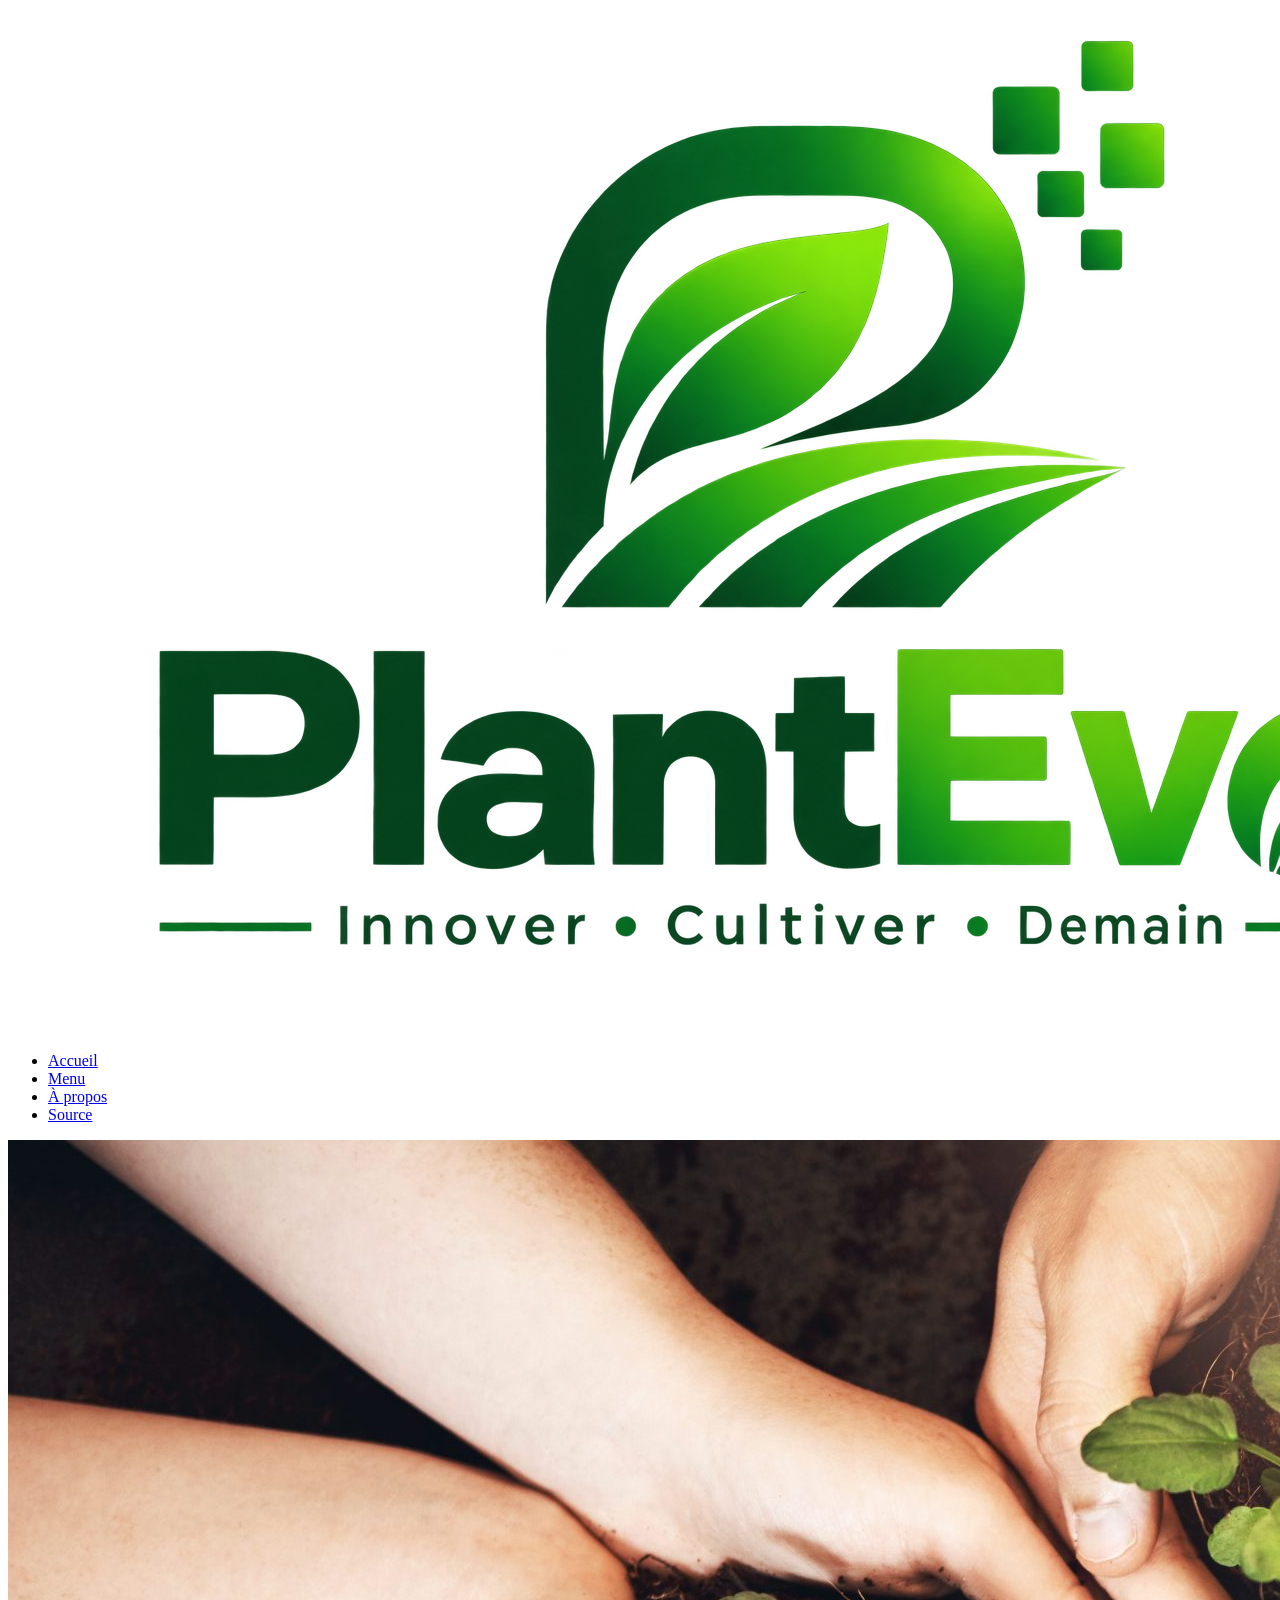
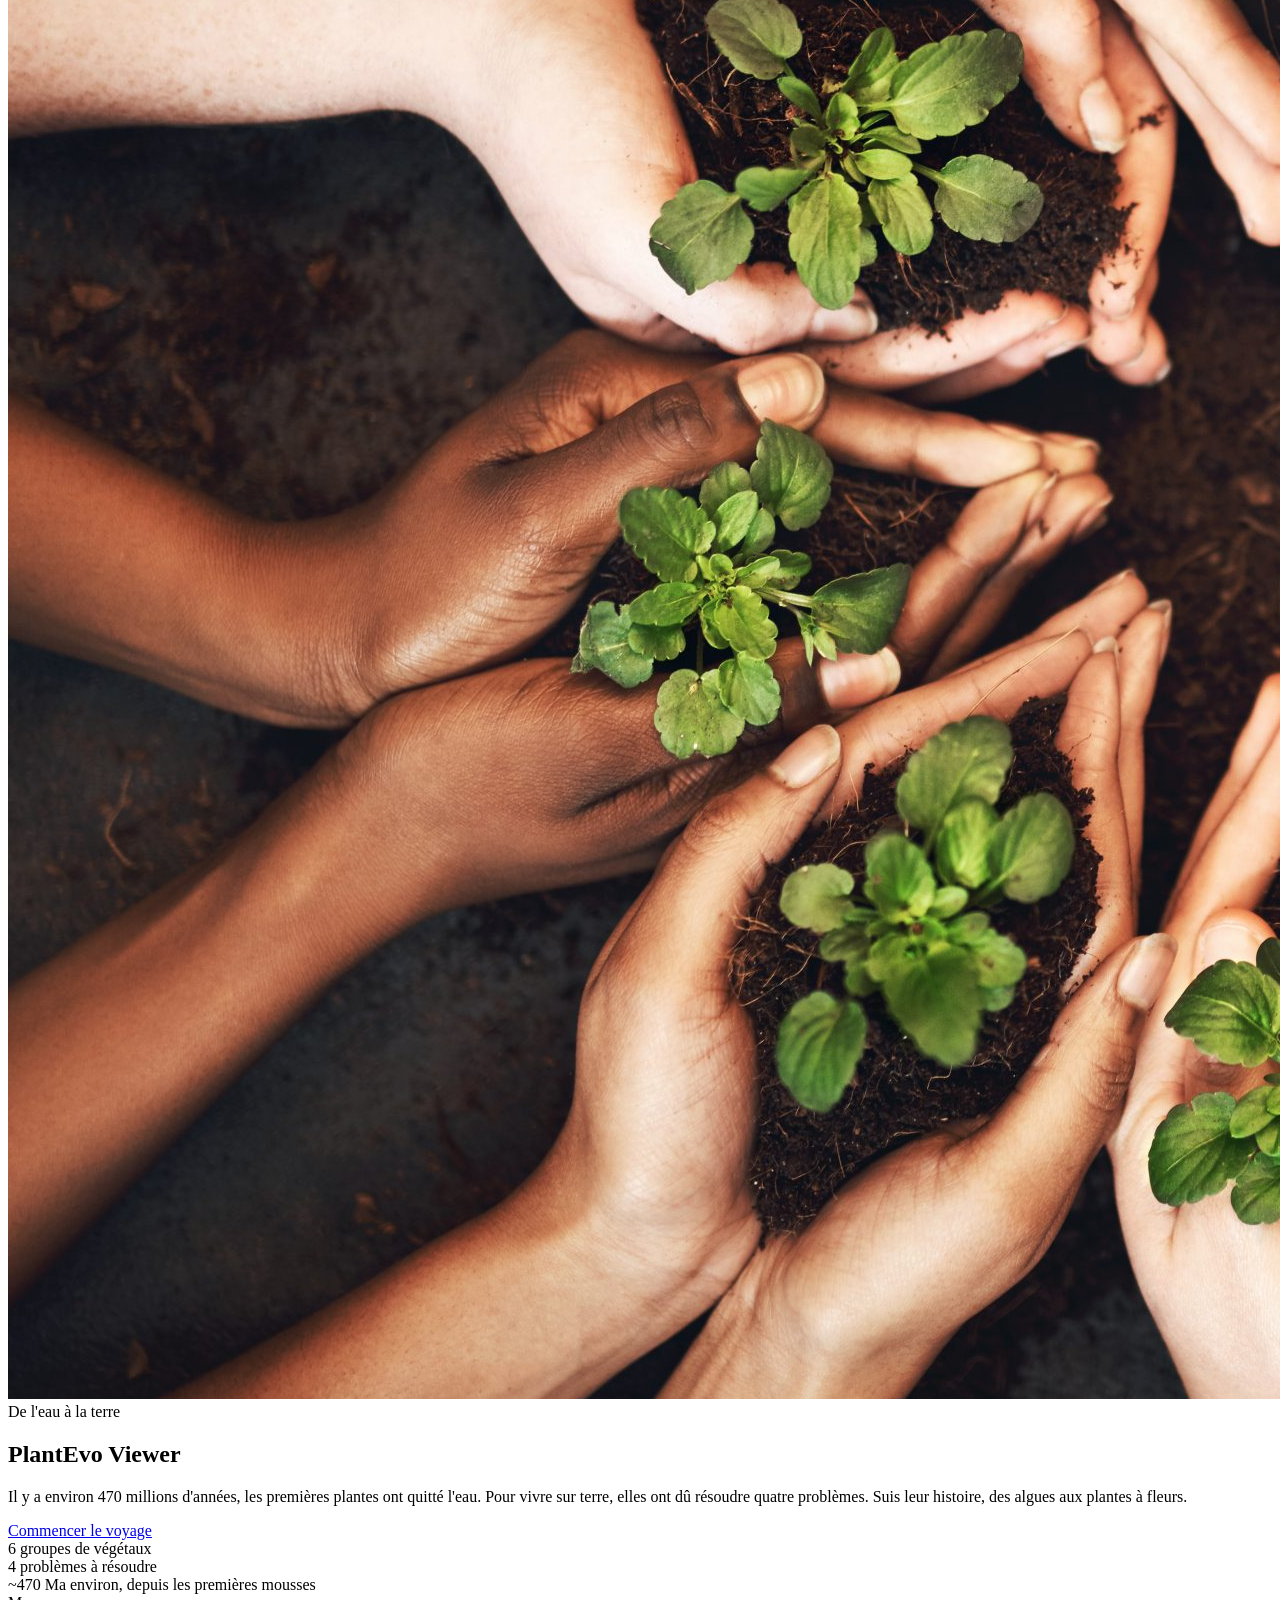
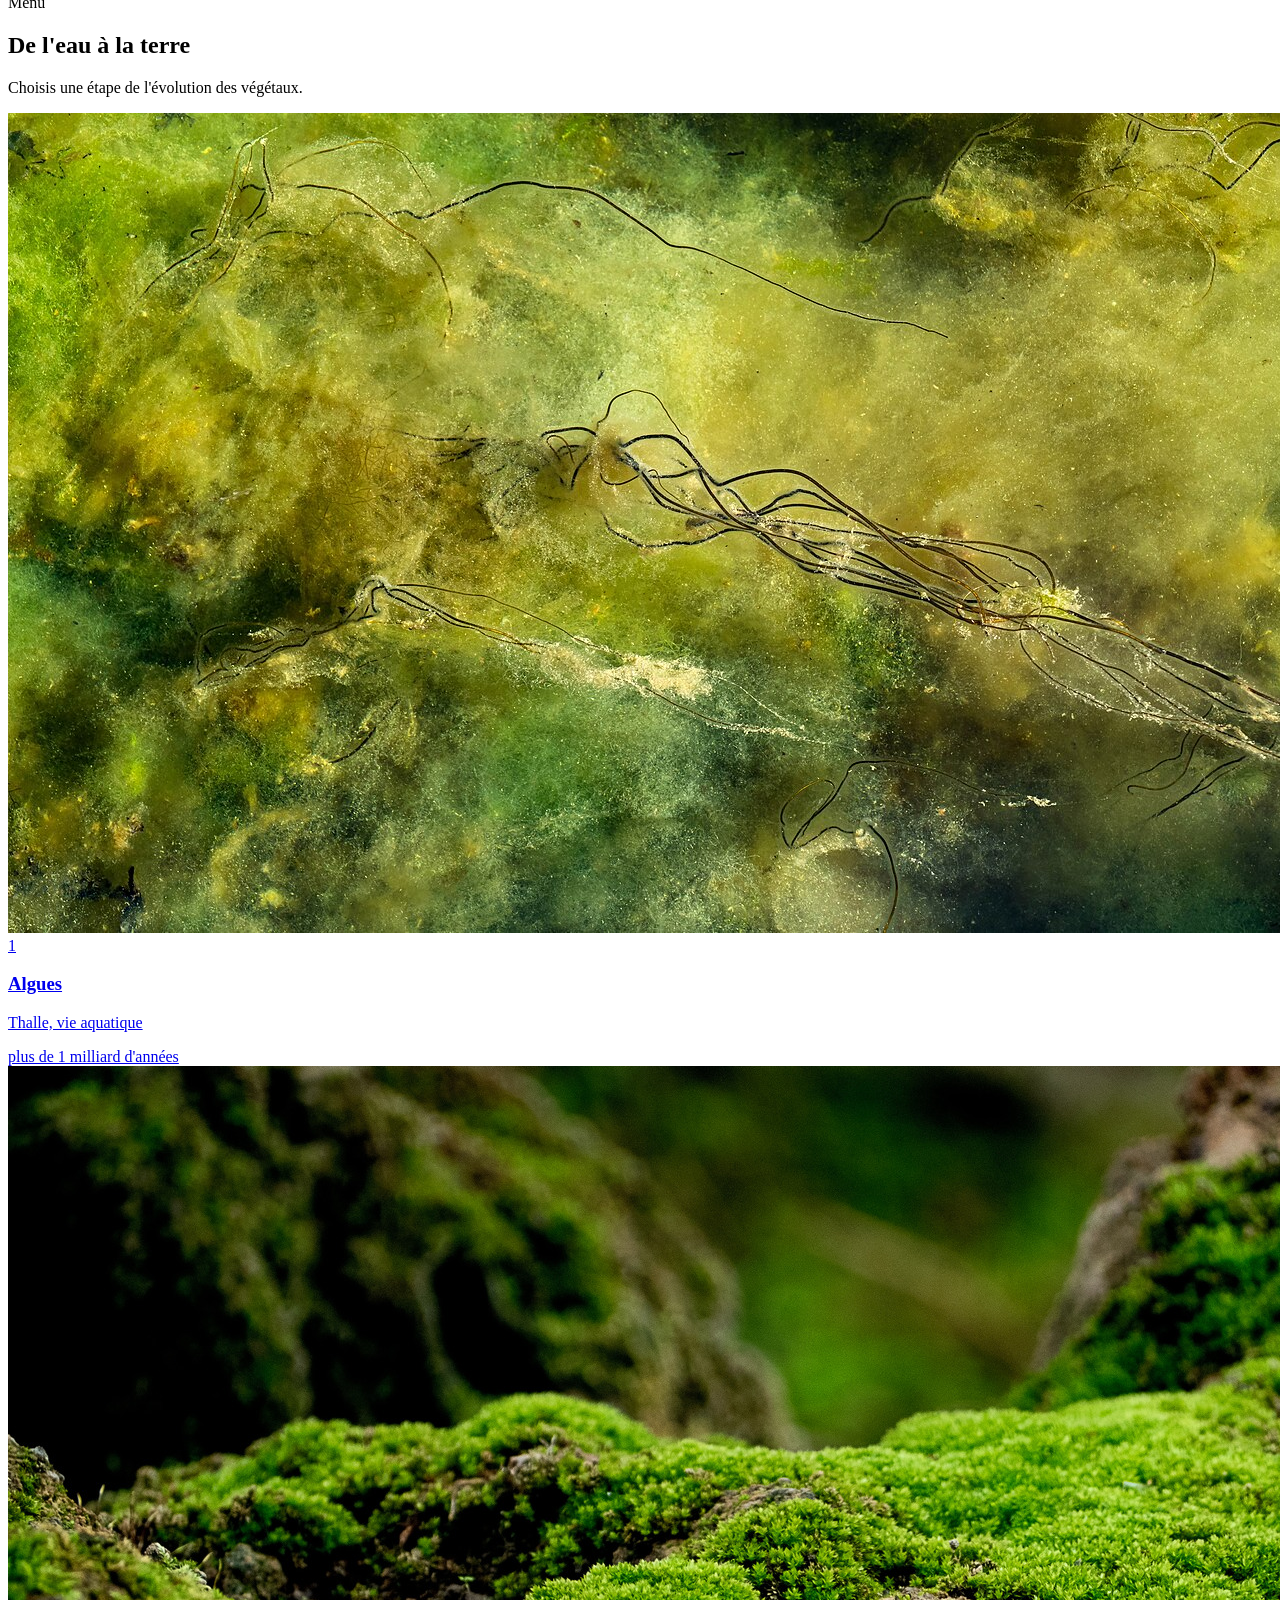
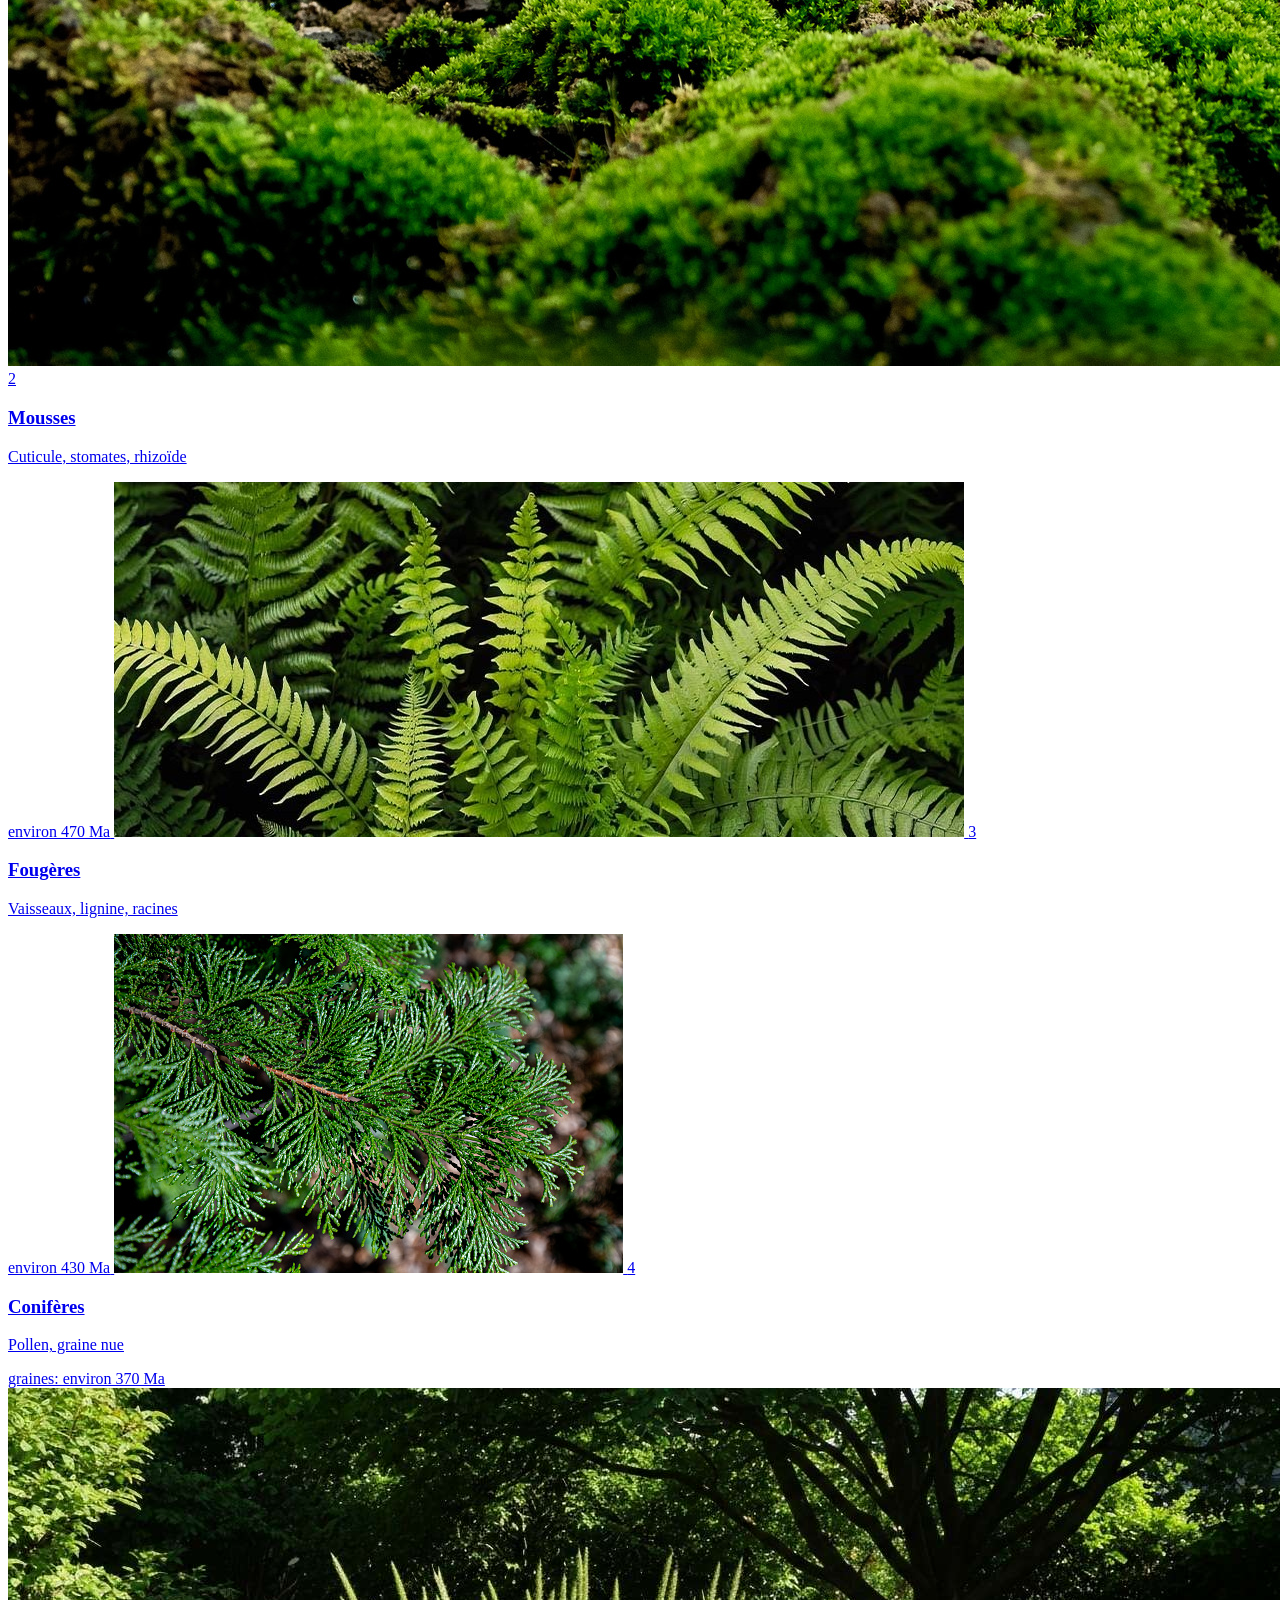
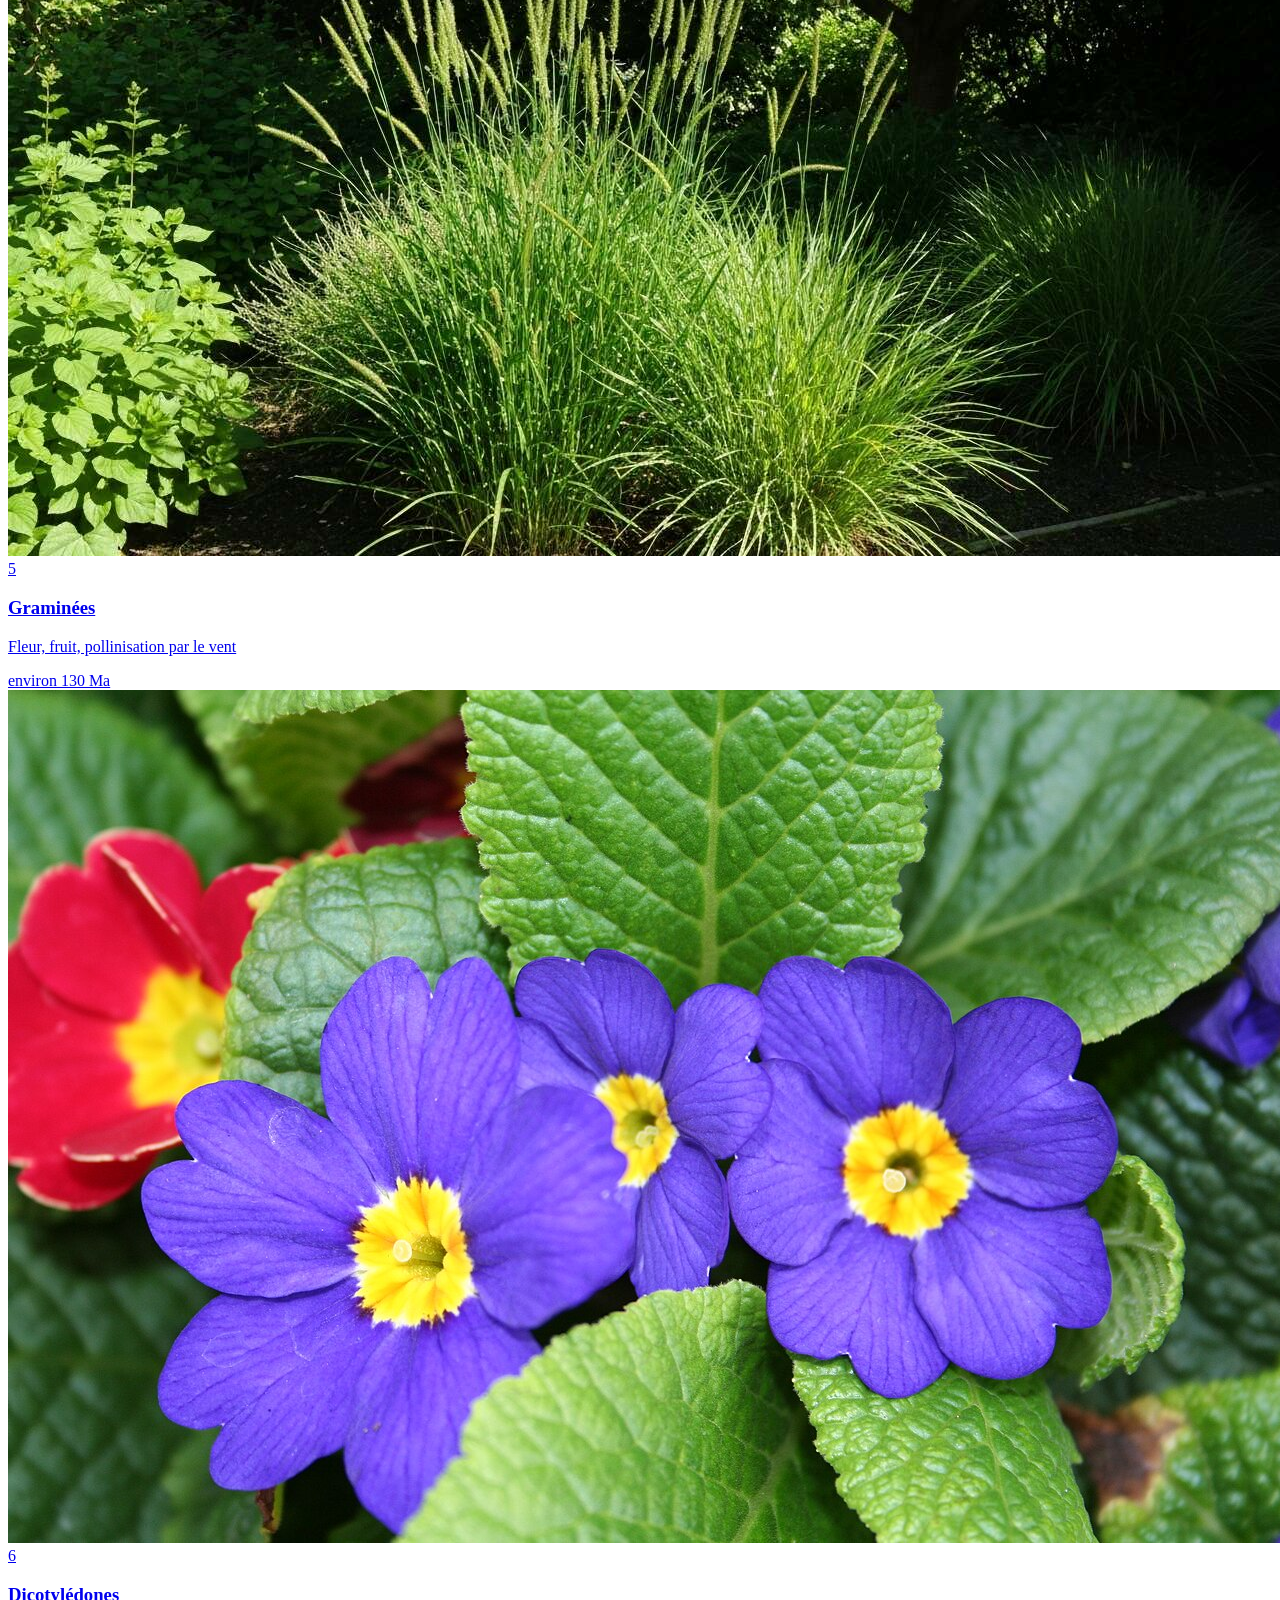
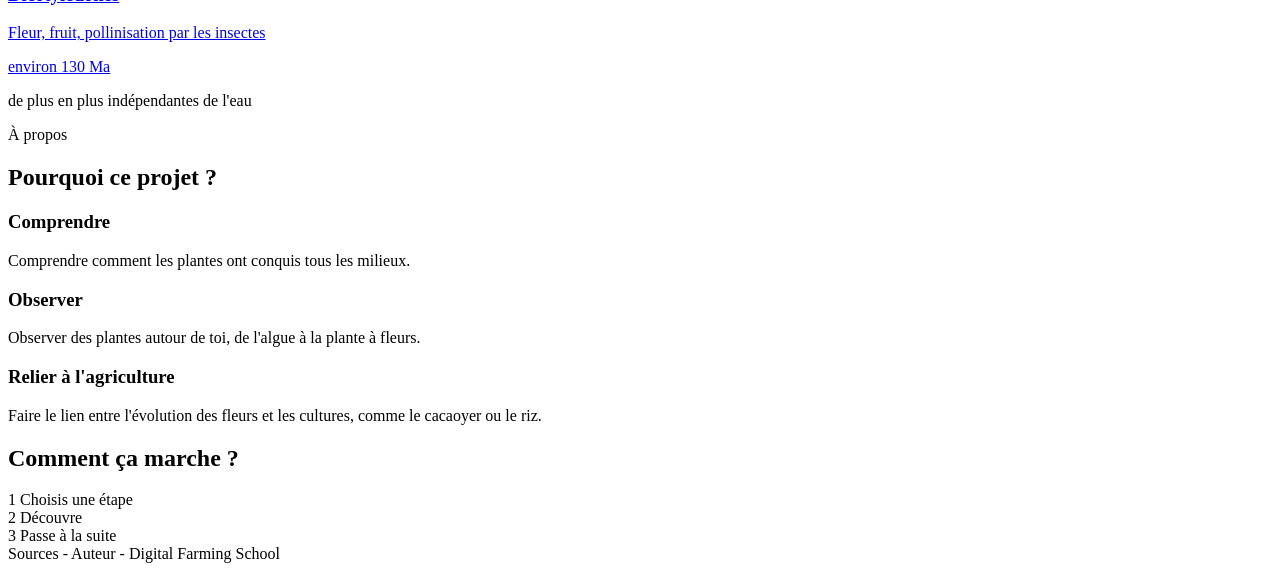
==== index.html @ 2c5d2e44 "Création de la page d'accueil et ajout d'images dans le dossier image" ====
<!DOCTYPE html>
<html lang="fr">
<head>
    <meta charset="UTF-8">
    <meta name="viewport" content="width=device-width, initial-scale=1.0">
    <title>PlantEvo-Viewer</title>
    <link rel="stylesheet" href="./css/style.css"/>
    <link href="https://fonts.googleapis.com/css2?family=Akshar:wght@300;400;500;600;700&display=swap" rel="stylesheet">
</head>
<body>
    <header class="entete">
        <div class="logo">
            <img src="./image/accueil/Logo éco-agritech PlantEvo transparent.png" alt="PlantEvo">
        </div>
        <nav class="navigation">
            <ul class="nav_barre">
                <li><a href="#acceuil" aria-current="Navigation principale">Accueil</a></li>
                <li><a href="#menu">Menu</a></li>
                <li><a href="#a_propos">À propos</a></li>
                <li><a href="#sources">Source</a></li>
            </ul>
        </nav>
    </header>
    <main>
        <section class="section-banniere">
            <div class="banniere-image">
                <img src="./image/accueil/accueil-p.jpg" alt="Mains tenant des plantes" class="image-fond">
                <div class="conteneur-banniere">
                    <span class="etiquette-contour">De l'eau à la terre</span>
                    <h1>PlantEvo Viewer</h1>
                    <p>Il y a environ 470 millions d'années, les premières plantes ont quitté l'eau. Pour vivre sur terre, elles ont dû résoudre quatre problèmes. Suis leur histoire, des algues aux plantes à fleurs.</p>
                    <a href="#menu" class="bouton-voyage">Commencer le voyage</a>
                </div>
            </div>
            <div class="grille-statistiques">
                <div class="carte-stat">
                    <span class="chiffre-stat">6</span>
                    <span class="texte-stat">groupes de végétaux</span>
                </div>
                <div class="carte-stat">
                    <span class="chiffre-stat">4</span>
                    <span class="texte-stat">problèmes à résoudre</span>
                </div>
                <div class="carte-stat">
                    <span class="chiffre-stat">~470 Ma</span>
                    <span class="texte-stat">environ, depuis les premières mousses</span>
                </div>
            </div>
        </section>
        <section id="menu" class="section-menu">
            <span class="pastille-titre">Menu</span>
            <h2>De l'eau à la terre</h2>
            <p class="sous-titre">Choisis une étape de l'évolution des végétaux.</p>
            <div class="grille-etapes">
                <a href="./pages/algues.html" class="carte-etape">
                    <img src="./image/algues/algues.jpg" alt="Algues" class="image-etape">
                    <span class="numero-etape">1</span>
                    <h3>Algues</h3>
                    <p class="description-etape">Thalle, vie aquatique</p>
                    <span class="badge-age">plus de 1 milliard d'années</span>
                </a>
                <a href="./pages/mousses.html" class="carte-etape">
                    <img src="./image/mousses/Mousses.jpg" alt="Mousses" class="image-etape">
                    <span class="numero-etape">2</span>
                    <h3>Mousses</h3>
                    <p class="description-etape">Cuticule, stomates, rhizoïde</p>
                    <span class="badge-age">environ 470 Ma</span>
                </a>
                <a href="./pages/fourgeres.html" class="carte-etape">
                    <img src="./image/fougeres/Fourgeres(1) - Copie.jpg" alt="Fougères" class="image-etape">
                    <span class="numero-etape">3</span>
                    <h3>Fougères</h3>
                    <p class="description-etape">Vaisseaux, lignine, racines</p>
                    <span class="badge-age">environ 430 Ma</span>
                </a>
                <a href="./pages/coniferes.html" class="carte-etape">
                    <img src="./image/coniferes/Coniferes.jpg" alt="Conifères" class="image-etape">
                    <span class="numero-etape">4</span>
                    <h3>Conifères</h3>
                    <p class="description-etape">Pollen, graine nue</p>
                    <span class="badge-age">graines: environ 370 Ma</span>
                </a>
                <a href="./pages/graminees.html" class="carte-etape">
                    <img src="./image/graminees/Graminees.jpg" alt="Graminées" class="image-etape">
                    <span class="numero-etape">5</span>
                    <h3>Graminées</h3>
                    <p class="description-etape">Fleur, fruit, pollinisation par le vent</p>
                    <span class="badge-age">environ 130 Ma</span>
                </a>
                <a href="./pages/dicotyledones.html" class="carte-etape">
                    <img src="./image/dicotyledones/dicotyledones.jpg" alt="Dicotylédones" class="image-etape">
                    <span class="numero-etape">6</span>
                    <h3>Dicotylédones</h3>
                    <p class="description-etape">Fleur, fruit, pollinisation par les insectes</p>
                    <span class="badge-age">environ 130 Ma</span>
                </a>
            </div>
            <div class="zone-fleche">
                <div class="ligne-fleche"></div>
                <p>de plus en plus indépendantes de l'eau</p>
            </div>
        </section>
        <section id="a_propos" class="section-apropos">
            <span class="pastille-titre">À propos</span>
            <h2>Pourquoi ce projet ?</h2>
            <div class="grille-pourquoi">
                <article class="carte-pourquoi">
                    <div class="entete-pourquoi">
                        <span class="point-vert"></span>
                        <h3>Comprendre</h3>
                    </div>
                    <p>Comprendre comment les plantes ont conquis tous les milieux.</p>
                </article>
                <article class="carte-pourquoi">
                    <div class="entete-pourquoi">
                        <span class="point-vert"></span>
                        <h3>Observer</h3>
                    </div>
                    <p>Observer des plantes autour de toi, de l'algue à la plante à fleurs.</p>
                </article>
                <article class="carte-pourquoi">
                    <div class="entete-pourquoi">
                        <span class="point-vert"></span>
                        <h3>Relier à l'agriculture</h3>
                    </div>
                    <p>Faire le lien entre l'évolution des fleurs et les cultures, comme le cacaoyer ou le riz.</p>
                </article>
            </div>
            <h2>Comment ça marche ?</h2>
            <div class="liste-marche">
                <div class="etape-marche">
                    <span class="numero-sombre">1</span>
                    <span>Choisis une étape</span>
                </div>
                <div class="etape-marche">
                    <span class="numero-sombre">2</span>
                    <span>Découvre</span>
                </div>
                <div class="etape-marche">
                    <span class="numero-sombre">3</span>
                    <span>Passe à la suite</span>
                </div>
            </div>
        </section>
    </main>
    <footer id="sources" class="pied-page">
        <span>Sources</span> - 
        <span>Auteur</span> - 
        <span>Digital Farming School</span>
    </footer>
</body>
</html>
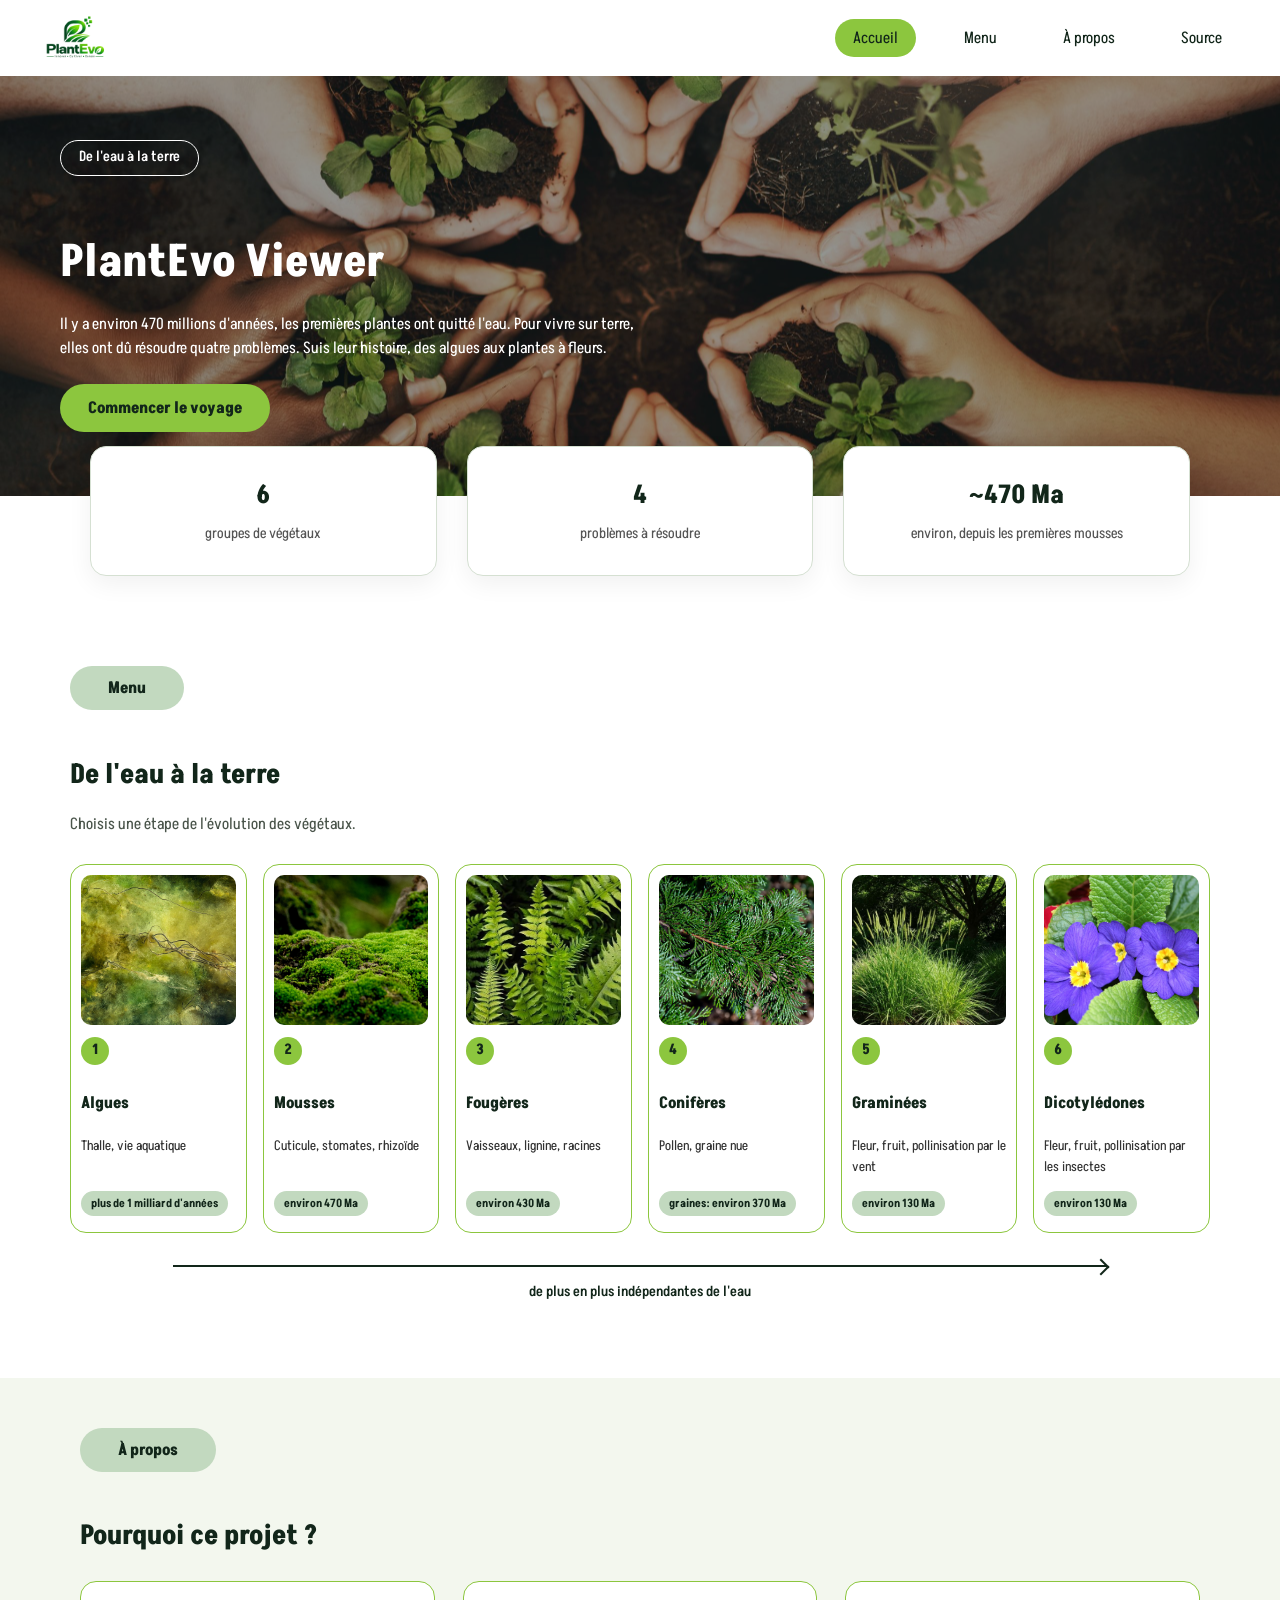
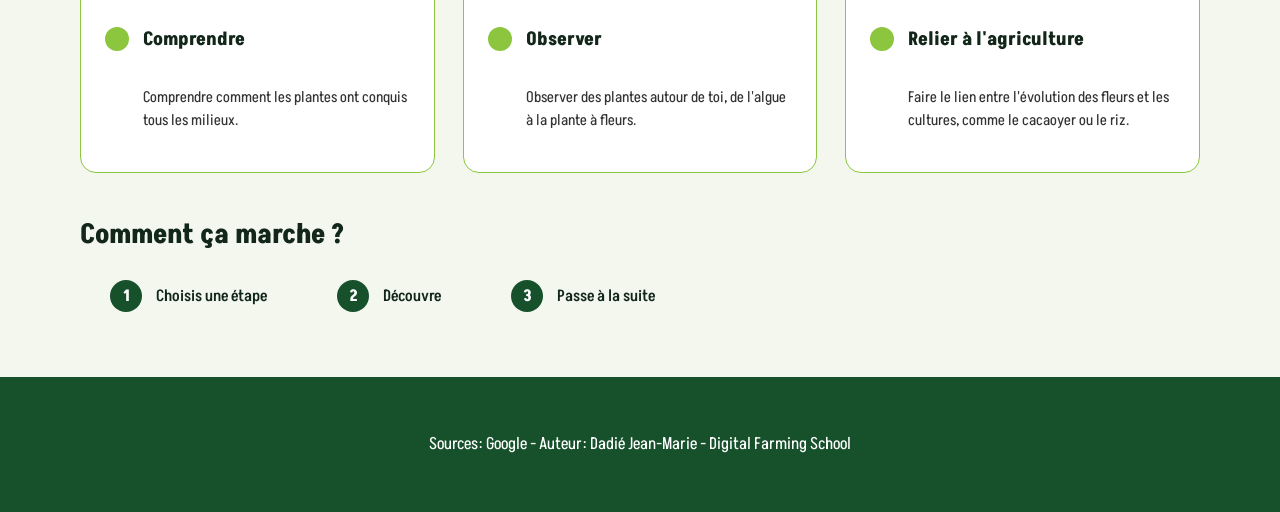
==== commit 2fecce4d: "Correction et finalisation du site statique" ====
--- a/index.html
+++ b/index.html
@@ -144,9 +144,9 @@
         </section>
     </main>
     <footer id="sources" class="pied-page">
-        <span>Sources</span> - 
-        <span>Auteur</span> - 
-        <span>Digital Farming School</span>
+            <span>Sources: Google</span> - 
+            <span>Auteur: Dadié Jean-Marie</span> - 
+            <span>Digital Farming School</span>
     </footer>
 </body>
 </html>
--- a/css/style.css
+++ b/css/style.css
@@ -0,0 +1,673 @@
+/* Base de la page */
+html {
+    scroll-behavior: smooth;
+    scroll-padding-top: 90px;
+}
+body {
+    font-family: "Akshar", sans-serif;
+    color: #12261A;
+    line-height: 1.5;
+    margin: 0;
+    padding: 0;
+}
+
+/* Liens */
+a {
+    text-decoration: none;
+    color: inherit;
+}
+
+/* En-tête (commun aux deux pages) */
+.entete {
+    display: flex;
+    position: sticky;
+    background-color: white;
+    top: 0;
+    z-index: 1000;
+    justify-content: space-between;
+    align-items: center;
+    padding: 15px 40px;
+}
+
+/* Logo */
+.logo {
+    display: flex;
+    align-items: center;
+}
+.logo img {
+    width: auto;
+    height: 46px;
+    object-fit: contain;
+}
+
+/* Navigation */
+.navigation {
+    display: flex;
+}
+.nav_barre a {
+    padding: 8px 18px;
+    border-radius: 50px;
+    transition: background-color 0.25s ease, color 0.25s ease; 
+}
+.nav_barre {
+    display: flex;
+    list-style: none;
+    gap: 30px;
+    align-items: center;
+    margin: 0;
+    padding: 0;
+}
+
+/* Navigation : survol */
+.nav_barre a:hover {
+    background-color: #eef5e6;
+    border-radius: 50px;
+}
+
+/* Navigation : page active */
+.nav_barre a[aria-current] {
+    background-color: #8CC63E;
+    border-radius: 50px;
+}
+
+
+/* ================= PAGE D'ACCUEIL ================= */
+
+/* Bannière d'accueil */
+.section-banniere {
+    position: relative;
+    padding-bottom: 50px;
+}
+.banniere-image {
+    position: relative;
+    width: 100%;
+    min-height: 420px;
+    display: flex;
+    align-items: center;
+    overflow: hidden;
+}
+.image-fond {
+    position: absolute;
+    inset: 0;
+    width: 100%;
+    height: 100%;
+    object-fit: cover;
+    z-index: 1;
+}
+.banniere-image::after {
+    content: "";
+    position: absolute;
+    inset: 0;
+    background: rgba(15, 20, 15, 0.45);
+    z-index: 2;
+}
+.conteneur-banniere {
+    position: relative;
+    z-index: 3;
+    color: #ffffff;
+    max-width: 800px;
+    padding: 40px 60px;
+}
+
+/* Étiquette de la bannière */
+.etiquette-contour {
+    display: inline-block;
+    border: 1.5px solid #ffffff;
+    padding: 6px 18px;
+    border-radius: 50px;
+    font-size: 0.9rem;
+    font-weight: 500;
+    margin-bottom: 16px;
+}
+
+/* Titre et texte de la bannière */
+.conteneur-banniere h1 {
+    font-size: 2.8rem;
+    font-weight: 700;
+    margin-bottom: 14px;
+}
+.conteneur-banniere p {
+    font-size: 1rem;
+    line-height: 1.5;
+    margin-bottom: 24px;
+    max-width: 580px;
+}
+
+/* Bouton Commencer le voyage */
+.bouton-voyage {
+    display: inline-block;
+    background-color: #8CC63E;
+    color: #12261A;
+    font-weight: 700;
+    padding: 12px 28px;
+    border-radius: 50px;
+    transition: background-color 0.25s ease, transform 0.25s ease;
+}
+.bouton-voyage:hover {
+    background-color: #7bb332;
+    transform: translateY(-2px);
+}
+
+/* Statistiques */
+.grille-statistiques {
+    position: relative;
+    z-index: 4;
+    max-width: 1100px;
+    margin: -50px auto 0 auto;
+    display: grid;
+    grid-template-columns: repeat(3, 1fr);
+    gap: 30px;
+    padding: 0 20px;
+}
+.carte-stat {
+    background-color: #ffffff;
+    border: 1px solid #d5e0d2;
+    border-radius: 16px;
+    padding: 30px 20px;
+    text-align: center;
+    box-shadow: 0 8px 24px rgba(0, 0, 0, 0.06);
+}
+.chiffre-stat {
+    display: block;
+    font-size: 1.6rem;
+    font-weight: 700;
+    color: #12261A;
+    margin-bottom: 6px;
+}
+.texte-stat {
+    font-size: 0.92rem;
+    color: #555555;
+}
+
+/* Pastille de titre (Menu, À propos) */
+.pastille-titre {
+    display: inline-block;
+    background-color: #C2D9BF;
+    color: #12261A;
+    font-weight: 700;
+    padding: 10px 38px;
+    border-radius: 50px;
+    margin-bottom: 22px;
+}
+
+/* Section Menu */
+.section-menu {
+    max-width: 1140px;
+    margin: 0 auto;
+    padding: 40px 40px 60px;
+}
+.section-menu h2 {
+    font-size: 1.7rem;
+    margin-bottom: 6px;
+}
+.sous-titre {
+    color: #4a554b;
+    margin-bottom: 28px;
+}
+
+/* Grille des étapes */
+.grille-etapes {
+    display: grid;
+    grid-template-columns: repeat(6, 1fr);
+    gap: 16px;
+}
+
+/* Carte d'étape */
+.carte-etape {
+    display: flex;
+    flex-direction: column;
+    border: 1.5px solid #8CC63E;
+    border-radius: 16px;
+    padding: 10px 10px 16px;
+    background-color: #ffffff;
+    transition: transform 0.3s ease, box-shadow 0.3s ease, border-color 0.3s ease;
+}
+.carte-etape:hover {
+    transform: translateY(-8px);
+    border-color: #17512C;
+    box-shadow: 0 12px 24px rgba(23, 81, 44, 0.14);
+}
+
+/* Image de l'étape */
+.image-etape {
+    width: 100%;
+    height: 150px;
+    object-fit: cover;
+    background-color: #B9D3B8;
+    border-radius: 10px;
+    margin-bottom: 12px;
+    transition: transform 0.3s ease;
+}
+.carte-etape:hover .image-etape {
+    transform: scale(1.03);
+}
+
+/* Numéro de l'étape */
+.numero-etape {
+    width: 28px;
+    height: 28px;
+    border-radius: 50%;
+    background-color: #8CC63E;
+    color: #12261A;
+    font-weight: 700;
+    font-size: 0.9rem;
+    display: flex;
+    align-items: center;
+    justify-content: center;
+    margin-bottom: 10px;
+    transition: background-color 0.3s ease, color 0.3s ease;
+}
+.carte-etape:hover .numero-etape {
+    background-color: #17512C;
+    color: #ffffff;
+}
+
+/* Titre et description de l'étape */
+.carte-etape h3 {
+    font-size: 1rem;
+    margin-bottom: 8px;
+}
+.description-etape {
+    font-size: 0.85rem;
+    color: #333333;
+    margin-bottom: 14px;
+    flex-grow: 1;
+}
+
+/* Badge d'âge */
+.badge-age {
+    display: inline-block;
+    background-color: #C2D9BF;
+    color: #12261A;
+    font-size: 0.72rem;
+    font-weight: 600;
+    padding: 4px 10px;
+    border-radius: 50px;
+    align-self: flex-start;
+}
+
+/* Flèche de l'eau à la terre */
+.zone-fleche {
+    margin-top: 32px;
+    text-align: center;
+}
+.ligne-fleche {
+    position: relative;
+    width: 82%;
+    height: 2px;
+    background-color: #12261A;
+    margin: 0 auto 8px;
+}
+.ligne-fleche::after {
+    content: "";
+    position: absolute;
+    right: 0;
+    top: -4px;
+    width: 10px;
+    height: 10px;
+    border-top: 2px solid #12261A;
+    border-right: 2px solid #12261A;
+    transform: rotate(45deg);
+}
+.zone-fleche p {
+    font-size: 0.9rem;
+    font-weight: 500;
+}
+
+/* Section À propos */
+.section-apropos {
+    background-color: #F3F7EE;
+    padding: 50px 80px 65px;
+}
+.section-apropos h2 {
+    font-size: 1.7rem;
+    margin-bottom: 24px;
+}
+
+/* Pourquoi ce projet */
+.grille-pourquoi {
+    display: grid;
+    grid-template-columns: repeat(3, 1fr);
+    gap: 28px;
+    margin-bottom: 42px;
+}
+.carte-pourquoi {
+    background-color: #ffffff;
+    border: 1.5px solid #8CC63E;
+    border-radius: 16px;
+    padding: 24px;
+}
+.entete-pourquoi {
+    display: flex;
+    align-items: center;
+    gap: 14px;
+    margin-bottom: 12px;
+}
+.point-vert {
+    width: 24px;
+    height: 24px;
+    border-radius: 50%;
+    background-color: #8CC63E;
+    flex-shrink: 0;
+}
+.carte-pourquoi p {
+    padding-left: 38px;
+    font-size: 0.95rem;
+    color: #333333;
+}
+
+/* Comment ça marche */
+.liste-marche {
+    display: flex;
+    gap: 70px;
+    padding-left: 30px;
+}
+.etape-marche {
+    display: flex;
+    align-items: center;
+    gap: 14px;
+    font-weight: 500;
+}
+.numero-sombre {
+    width: 32px;
+    height: 32px;
+    border-radius: 50%;
+    background-color: #17512C;
+    color: #ffffff;
+    display: flex;
+    align-items: center;
+    justify-content: center;
+    font-weight: 700;
+}
+
+/* Pied de page (commun aux deux pages) */
+.pied-page {
+    background-color: #17512C;
+    color: #ffffff;
+    text-align: center;
+    padding: 55px 20px;
+    font-size: 1.05rem;
+}
+
+
+/* ================= PAGES DÉTAIL (Algues, Mousses, ...) ================= */
+
+/* Conteneur de la page */
+.conteneur-page-detail { padding: 0; }
+
+/* Fil d'ariane */
+.bandeau-ariane { background-color: #F3F7EE; }
+.entete-ariane {
+    display: flex;
+    justify-content: space-between;
+    align-items: center;
+    padding: 1.2% 10%;
+    font-size: 130%;
+    font-weight: 600;
+    color: #12261A;
+}
+
+/* Fil d'ariane : lien Menu */
+.chemin-navigation a {
+    border-bottom: 2px solid transparent;
+    transition: border-color 0.25s ease, color 0.25s ease;
+}
+.chemin-navigation a:hover {
+    color: #17512C;
+    border-bottom-color: #8CC63E;
+}
+
+/* Fil d'ariane : compteur d'étape */
+.compteur-etape { font-weight: 700; }
+
+/* Bannière de la page détail */
+.banniere-detail {
+    position: relative;
+    display: flex;
+    align-items: center;
+    aspect-ratio: 4.4 / 1;
+    min-height: 220px;
+    overflow: hidden;
+}
+.image-fond-detail {
+    position: absolute;
+    inset: 0;
+    width: 100%;
+    height: 100%;
+    object-fit: cover;
+}
+.banniere-detail::after {
+    content: "";
+    position: absolute;
+    inset: 0;
+    background: linear-gradient(90deg, rgba(0,0,0,0.6) 0%, rgba(0,0,0,0.15) 100%);
+}
+
+/* Titre et sous-titre de la bannière détail */
+.contenu-banniere-detail {
+    position: relative;
+    z-index: 1;
+    width: 100%;
+    padding: 0 10%;
+    color: #ffffff;
+}
+.contenu-banniere-detail h1 {
+    font-size: 280%;
+    font-weight: 700;
+    margin: 0 0 1%;
+}
+.contenu-banniere-detail p { font-size: 105%; margin: 0; }
+
+/* Sections (bandes pleine largeur) */
+.section-simple,
+.section-detail {
+    padding: 3% 10%;
+    margin: 0;
+    background-color: #ffffff;
+}
+.section-detail:nth-of-type(even) { background-color: #F3F7EE; }
+
+/* Titres des sections */
+.section-simple h2 {
+    font-size: 90%;
+    font-weight: 700;
+    margin: 0 0 1%;
+}
+.section-simple h3 {
+    font-size: 150%;
+    font-weight: 700;
+    margin: 0 0 1.5%;
+}
+.section-detail h2 {
+    font-size: 140%;
+    font-weight: 700;
+    color: #12261A;
+    margin: 0 0 2%;
+}
+
+/* Colonne de texte (reproduction) */
+.colonne-texte {
+    display: flex;
+    flex-direction: column;
+    justify-content: center;
+}
+
+/* Texte explicatif */
+.texte-explicatif {
+    font-size: 100%;
+    line-height: 1.6;
+    color: #333333;
+    margin: 0;
+}
+
+/* Contre-exemple */
+.contre-exemple {
+    font-size: 90%;
+    line-height: 1.6;
+    color: #333333;
+    background-color: #F3F7EE;
+    border-left: 4px solid #8CC63E;
+    border-radius: 8px;
+    padding: 4%;
+    margin: 4% 0 0;
+}
+
+/* Marge du texte sous l'image */
+.texte-marge { margin-top: 2%; }
+
+/* Le problème résolu : texte + badges */
+.grille-probleme {
+    display: grid;
+    grid-template-columns: 65% 20%;
+    justify-content: space-between;
+    align-items: center;
+}
+.liste-badges-droite { display: flex; flex-direction: column; }
+.badge-vert-plein {
+    background-color: #8CC63E;
+    color: #12261A;
+    font-weight: 700;
+    text-align: center;
+    padding: 5% 0;
+    border-radius: 50px;
+}
+.badge-vert-plein + .badge-vert-plein { margin-top: 8%; }
+
+/* Images d'illustration */
+.carte-illustration {
+    width: 100%;
+    aspect-ratio: 5 / 1;
+    border-radius: 12px;
+    overflow: hidden;
+    background-color: #B9D3B8;
+}
+.image-illustration {
+    width: 100%;
+    height: 100%;
+    object-fit: cover;
+}
+
+/* Légendes des images */
+.legende-image {
+    text-align: center;
+    font-size: 90%;
+    color: #555555;
+    margin: 1% 0 0;
+}
+
+/* Observé sur le terrain : image de la carte */
+.carte-fictive-bleue span {
+    display: block;
+    width: 100%;
+}
+.carte-fictive-bleue img {
+    display: block;
+    width: 100%;
+    height: auto;
+    border-radius: 12px;
+}
+
+/* Reproduction : schéma + texte */
+.grille-reproduction {
+    display: grid;
+    grid-template-columns: 62% 33%;
+    justify-content: space-between;
+    align-items: center;
+}
+.carte-illustration-reproduction .image-illustration {
+    height: auto;
+    object-fit: contain;
+}
+
+/* Reproduction : légende sous le schéma */
+.legende-marge { width: 62%; margin-top: 1%; } /* centrée sous le schéma */
+
+/* Observé sur le terrain : image + infos */
+.grille-terrain {
+    display: grid;
+    grid-template-columns: 48% 48%;
+    justify-content: space-between;
+}
+.grille-terrain .carte-illustration { aspect-ratio: 2 / 1; }
+
+/* Observé sur le terrain : fiche d'infos */
+.carte-infos-terrain {
+    display: flex;
+    flex-direction: column;
+    justify-content: space-around;
+    background-color: #ffffff;
+    border-radius: 12px;
+    padding: 3% 5%;
+}
+.carte-infos-terrain p { margin: 0; }
+
+/* Observé sur le terrain : bloc carte */
+.carte-fictive-bleue {
+    display: grid;
+    place-items: center;
+    aspect-ratio: 5.5 / 1;
+    margin-top: 3%;
+    background-color: #D0EEF5;
+    border-radius: 12px;
+    font-size: 120%;
+    font-weight: 700;
+}
+
+/* Boutons du pied de page */
+.liens-navigation-bas {
+    display: flex;
+    justify-content: center;
+    flex-wrap: wrap;
+    gap: 10px 4%;
+    margin-bottom: 2%;
+}
+.bouton-bas {
+    background-color: #8CC63E;
+    color: #12261A;
+    font-weight: 600;
+    padding: 6px 24px;
+    border-radius: 50px;
+    transition: background-color 0.25s ease;
+}
+.bouton-bas:hover { background-color: #ffffff; }
+
+
+/* ================= MOBILE (pages détail) ================= */
+@media (max-width: 768px) {
+    /* Mobile : fil d'ariane */
+    .entete-ariane { padding: 3% 5%; }
+
+    /* Mobile : bannière */
+    .banniere-detail { aspect-ratio: 2 / 1; }
+    .contenu-banniere-detail { padding: 0 5%; }
+    .contenu-banniere-detail h1 { font-size: 200%; }
+
+    /* Mobile : sections */
+    .section-simple,
+    .section-detail { padding: 6% 5%; }
+
+    /* Mobile : grilles en une colonne */
+    .grille-probleme,
+    .grille-reproduction,
+    .grille-terrain { grid-template-columns: 100%; }
+
+    /* Mobile : badges */
+    .grille-probleme .liste-badges-droite {
+        flex-direction: row;
+        flex-wrap: wrap;
+        gap: 10px 3%;
+        margin-top: 4%;
+    }
+    .badge-vert-plein,
+    .badge-vert-plein + .badge-vert-plein { padding: 2% 6%; margin-top: 0; }
+
+    /* Mobile : espaces entre les blocs des grilles */
+    .grille-reproduction > :last-child,
+    .grille-terrain > :last-child { margin-top: 4%; }
+
+    /* Mobile : images, légende et carte */
+    .carte-illustration { aspect-ratio: 3 / 1; }
+    .grille-terrain .carte-illustration { aspect-ratio: 2 / 1; }
+    .legende-marge { width: 100%; }
+    .carte-fictive-bleue { aspect-ratio: 3 / 1; }
+}
